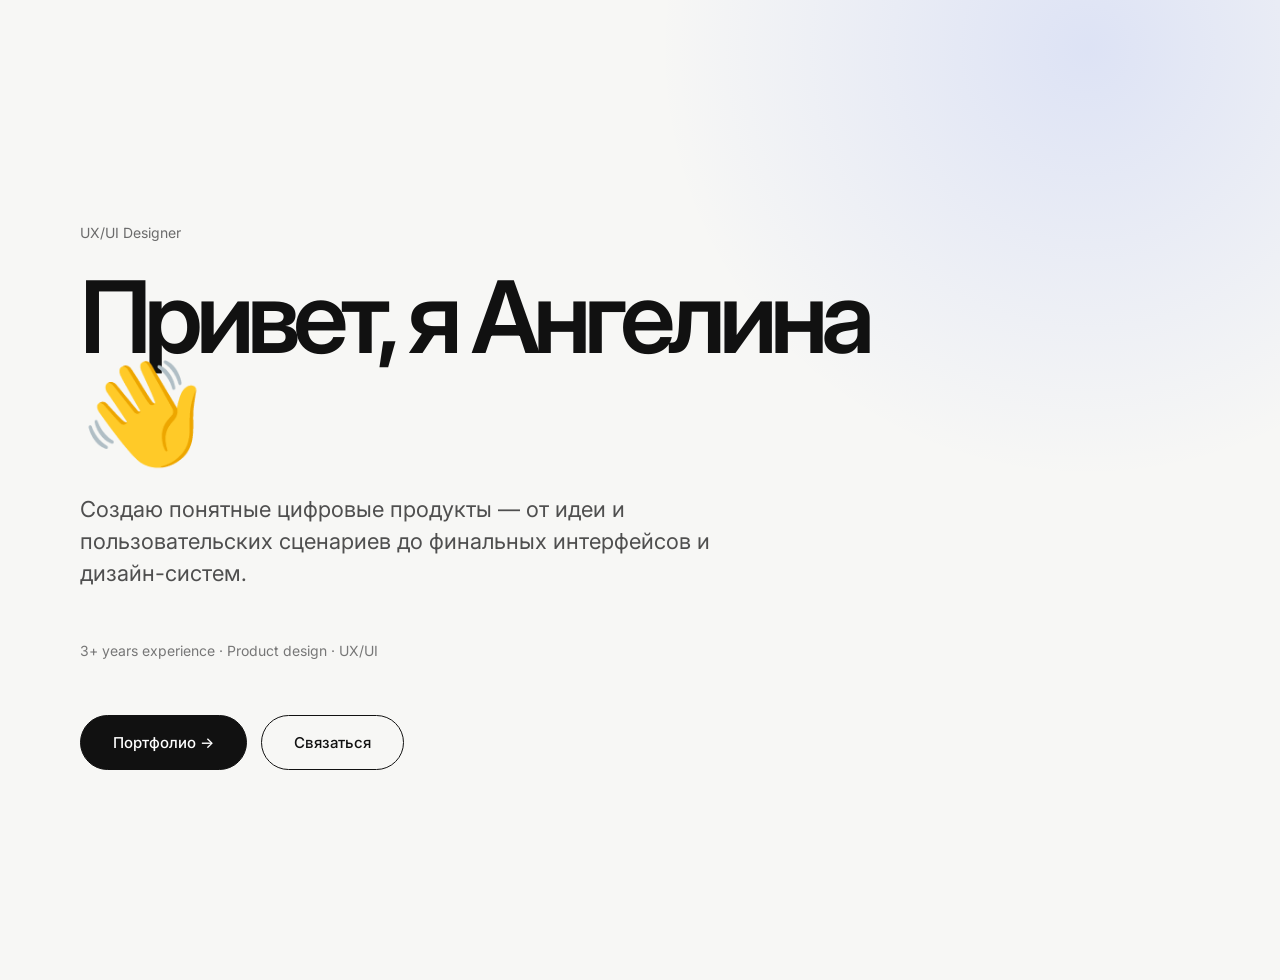
==== index.html @ badf9406 "add personal landing page" ====
<!DOCTYPE html>
<html lang="ru">

<head>
  <meta charset="UTF-8">
  <meta name="viewport" content="width=device-width, initial-scale=1.0">

  <title>Angelina — UX/UI Designer</title>

  <link rel="stylesheet" href="/assets/style.css">

  <link rel="preconnect" href="https://fonts.googleapis.com">
  <link rel="preconnect" href="https://fonts.gstatic.com" crossorigin>
  <link href="https://fonts.googleapis.com/css2?family=Inter:wght@400;500;600;700&display=swap" rel="stylesheet">
</head>


<body>

<div class="page">

  <main class="landing">

    <p class="label">
      UX/UI Designer
    </p>

    <h1>
      Привет, я Ангелина 👋
    </h1>

    <p class="intro">
      Создаю понятные цифровые продукты —
      от идеи и пользовательских сценариев
      до финальных интерфейсов и дизайн-систем.
    </p>

    <p class="experience">
      3+ years experience · Product design · UX/UI
    </p>

    <div class="buttons">

      <a
        href="https://anghelinaan.framer.website/"
        target="_blank"
        class="button primary">
        Портфолио →
      </a>

      <a
        href="mailto:anghelina.an@gmail.com"
        class="button">
        Связаться
      </a>

    </div>

  </main>

</div>

</body>
</html>
---- assets/style.css ----
* {
  box-sizing: border-box;
}

:root {
  --bg: #F7F7F5;
  --text: #111;
  --gray: #6B6B6B;
  --blue: #2351F5;

  --border: rgba(0, 0, 0, .08);
}

body {
  margin: 0;
  font-family: "Inter", sans-serif;
  color: var(--text);
  background:
    radial-gradient(circle at 85% 5%,
      rgba(35, 81, 245, .12),
      transparent 30%),
    var(--bg);
}

.page {
  max-width: 1200px;
  margin: 0 auto;
  padding: 40px;
}

/* HERO */

.hero {
  position: relative;
  display: flex;
  height: 80vh;
  flex-direction: column;
  justify-content: center;
  padding-right: 380px;

}

.label {
  font-size: 14px;
  color: var(--gray);
  margin-bottom: 28px;
}

h1 {
  margin: 0;
  font-size: clamp(60px, 8vw, 100px);
  line-height: .95;
  letter-spacing: -.07em;
  font-weight: 600;
}

h1 span {
  color: var(--blue);
}

.intro {
  margin-top: 35px;
  max-width: 650px;
  font-size: 22px;
  line-height: 1.45;
  color: #4F4F4F;
}

.personal {
  margin-top: 25px;
  font-size: 14px;
  color: #777;
}

/* LEGO */

.lego {
  position: absolute;
  right: -30px;
  top: 50%;
  transform: translateY(-50%);
  width: 460px;
}
.lego img {
  width: 100%;
  display: block;
}
.lego::after {
  content: "";
  position: absolute;
  inset: 40px;
  background: rgba(35, 81, 245, .18);
  filter: blur(50px);
  border-radius: 50%;
  z-index: -1;
}

/* BUTTONS */

.buttons {
  display: flex;
  gap: 14px;
  margin-top: 42px;
}

.button {
  display: inline-flex;
  justify-content: center;
  align-items: center;
  padding: 17px 32px;
  border-radius: 999px;
  border: 1px solid #111;
  text-decoration: none;
  font-size: 15px;
  font-weight: 500;
  color: #111;
  transition: .3s ease;
}

.button:hover {
  transform: translateY(-4px);
}

.primary {
  background: #111;
  color: white;
}

/* SECTIONS */

section {
  margin-top: 50px;
}

h2 {
  font-size: 48px;
  letter-spacing: -.05em;
  margin-bottom: 40px;
}

/* CARDS */

.cards {
  display: grid;
  grid-template-columns: repeat(4, 1fr);
  gap: 16px;
}

.card {
  padding: 30px;
  border-radius: 30px;
  background: white;
  border: 1px solid var(--border);
  transition: .35s ease;
}

.card:hover {
  transform: translateY(-8px);
  box-shadow:
    0 25px 60px rgba(0, 0, 0, .1);
}

.card span {
  color: var(--blue);
  font-size: 24px;
}

.card h3 {
  font-size: 22px;
  margin: 25px 0 14px;
}

.card p {
  color: #666;
  line-height: 1.5;
}

/* STATS */

.stats {
  margin-top: 72px;
  display: grid;
  grid-template-columns: repeat(3, 1fr);
}

.stats div {
  padding: 36px 24px;
  text-align: center;
}

.stats strong {
  display: block;
  font-size: 44px;
  font-weight: 600;
  line-height: 1;
  color: #111;
  margin-bottom: 10px;
}

.stats p {
  margin: 0;
  color: #6E6E73;
  font-size: 15px;
  line-height: 1.5;
}



/* FINAL */


.final {

  text-align: center;

  padding: 70px 0 100px;

}



.final p {

  font-size: 30px;

  line-height: 1.25;

  letter-spacing: -.04em;

}

.final {
  margin-top: 80px;
  padding-top: 56px;
  border-top: 1px solid #ECECEC;

  text-align: center;
}

.final__title {
  font-size: 28px;
  font-weight: 600;
  margin-bottom: 14px;
}

.final__text {
  max-width: 520px;
  margin: 0 auto 32px;
  color: #6E6E73;
  line-height: 1.7;
}

.match {
  margin-top: 96px;
}

.match h2 {
  margin-bottom: 40px;
}

.cards {
  display: grid;
  grid-template-columns: repeat(2, 1fr);
  gap: 20px;
}

.card {
  background: #fff;
  border: 1px solid #ECECEC;
  border-radius: 24px;
  padding: 28px;
  transition: .25s ease;
}

.card:hover {
  transform: translateY(-2px);
  border-color: #D9D9D9;
}

.card__header {
  display: flex;
  align-items: center;
  gap: 14px;
  margin-bottom: 16px;
}

.card__number {
  font-size: 13px;
  font-weight: 600;
  letter-spacing: .08em;
  color: rgba(35, 81, 245, .35);
  flex-shrink: 0;
}

.card h3 {
  margin: 0;
  font-size: 20px;
  font-weight: 600;
  line-height: 1.25;
}

.card p {
  margin: 0;
  color: #6E6E73;
  line-height: 1.65;
}


/* ANIMATION */


.hero,
.match,
.stats,
.tools,
.final {

  animation: fade .8s ease both;

}



@keyframes fade {

  from {

    opacity: 0;

    transform: translateY(25px);

  }


  to {

    opacity: 1;

    transform: none;

  }

}



@keyframes float {

  0%,
  100% {

    transform: translateY(-50%);

  }


  50% {

    transform: translateY(calc(-50% - 15px));

  }

}



/* RESPONSIVE */

@media(max-width:1100px) {
  .cards {
    grid-template-columns: repeat(2, 1fr);
  }

  .hero {
    padding-right: 300px;
  }

  .lego {
    width: 300px;
  }
}

@media(max-width:800px) {

  .page {
    padding: 24px 18px;
  }

  .hero {
    padding-right: 0;
    min-height: auto;
    padding-top: 70px;
  }

  .lego {
    position: relative;
    width: 240px;
    right: auto;
    top: auto;
    transform: none;
    margin: 0 auto 40px;
  }

  h1 {
    font-size: 52px;
  }

  .intro {
    font-size: 19px;
  }

  .cards,
  .stats {
    grid-template-columns: 1fr;
  }
ы
  .buttons {
    flex-direction: column;
  }

  .button {
    width: 100%;
  }
}
@media (max-width: 768px) {

  .cards {
    grid-template-columns: 1fr;
  }
  .stats {
    grid-template-columns: 1fr;
  }
}
  .stats {
    grid-template-columns: 1fr;
  }
  .stats div {
    border-right: none !important;
    border-bottom: 1px solid #ECECEC;
  }
  .stats div:last-child {
    border-bottom: none;
  }
.landing {
  min-height: 100vh;
  display: flex;
  flex-direction: column;
  justify-content: center;
  max-width: 850px;
}


.landing h1 {
  margin: 0;
}


.experience {
  margin-top: 30px;
  color: #777;
  font-size: 14px;
}
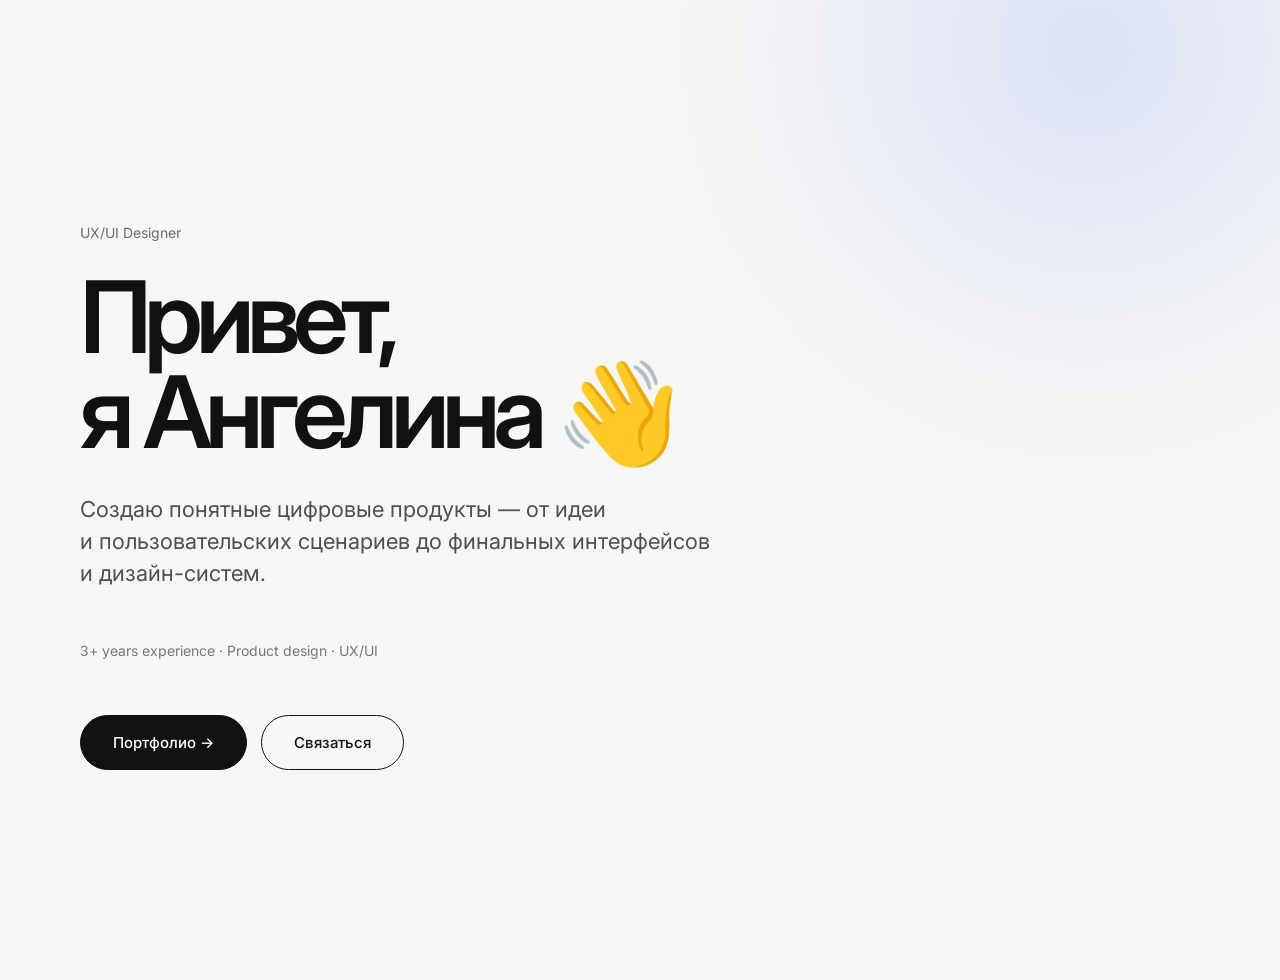
==== commit d8df921f: "add personal landing page" ====
--- a/index.html
+++ b/index.html
@@ -26,13 +26,13 @@
     </p>
 
     <h1>
-      Привет, я Ангелина 👋
+      Привет, я Ангелина 👋
     </h1>
 
     <p class="intro">
       Создаю понятные цифровые продукты —
-      от идеи и пользовательских сценариев
-      до финальных интерфейсов и дизайн-систем.
+      от идеи и пользовательских сценариев
+      до финальных интерфейсов и дизайн-систем.
     </p>
 
     <p class="experience">
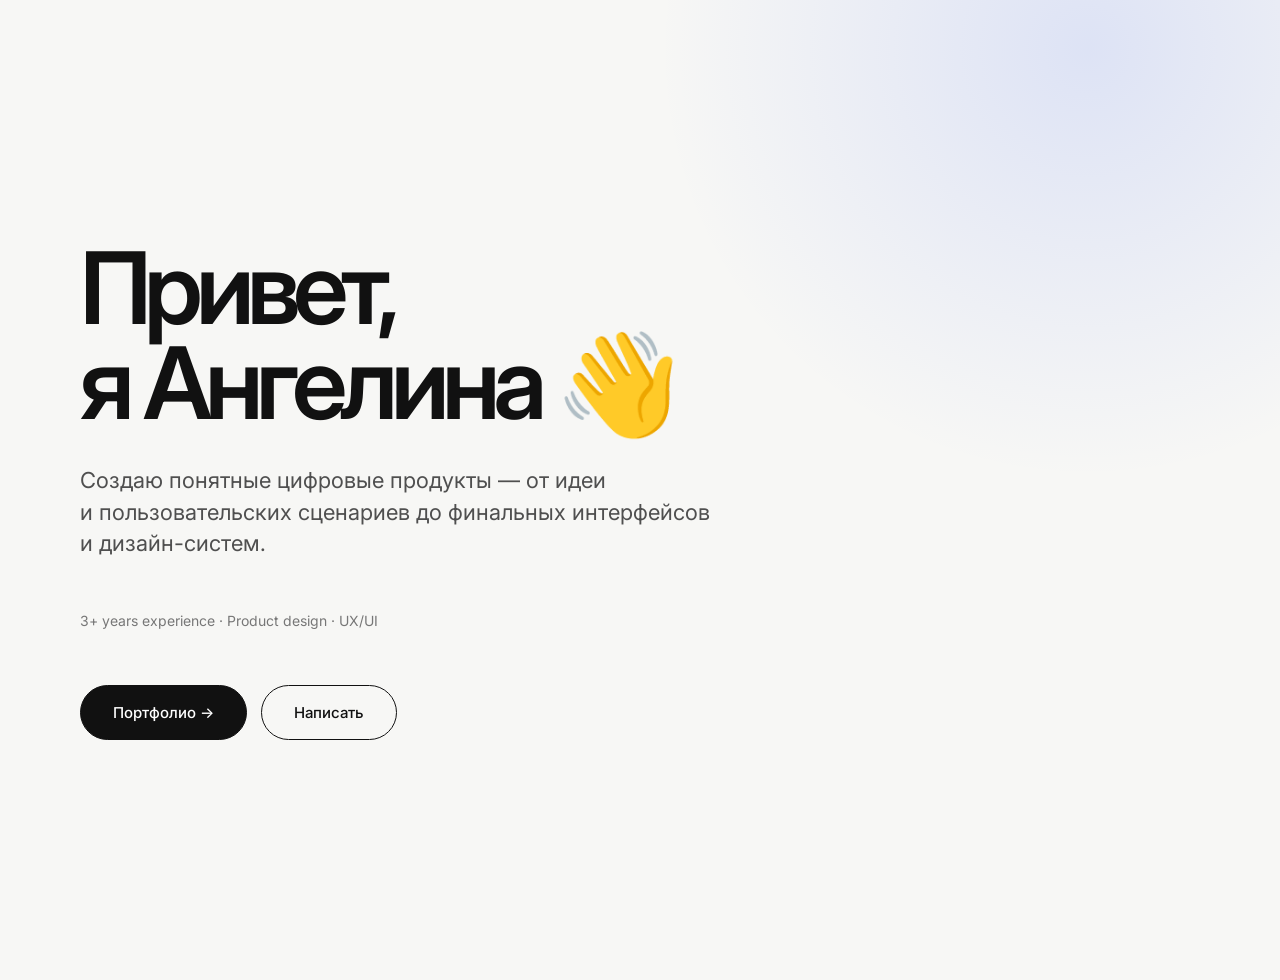
==== commit bc0201ce: "update button link for the main page" ====
--- a/index.html
+++ b/index.html
@@ -5,7 +5,9 @@
   <meta charset="UTF-8">
   <meta name="viewport" content="width=device-width, initial-scale=1.0">
 
-  <title>Angelina — UX/UI Designer</title>
+  <title>Angelina Starikova — Designer</title>
+
+  <link rel="icon" href="/assets/favicon.png">
 
   <link rel="stylesheet" href="/assets/style.css">
 
@@ -20,15 +22,9 @@
 <div class="page">
 
   <main class="landing">
-
-    <p class="label">
-      UX/UI Designer
-    </p>
-
     <h1>
       Привет, я Ангелина 👋
     </h1>
-
     <p class="intro">
       Создаю понятные цифровые продукты —
       от идеи и пользовательских сценариев
@@ -49,9 +45,9 @@
       </a>
 
       <a
-        href="mailto:anghelina.an@gmail.com"
+        href="https://t.me/angelina_starikovaa"
         class="button">
-        Связаться
+        Написать
       </a>
 
     </div>
--- a/assets/style.css
+++ b/assets/style.css
@@ -400,37 +400,27 @@
     transform: none;
     margin: 0 auto 40px;
   }
-
   h1 {
     font-size: 52px;
   }
-
   .intro {
     font-size: 19px;
   }
-
   .cards,
   .stats {
     grid-template-columns: 1fr;
   }
-ы
   .buttons {
     flex-direction: column;
   }
-
   .button {
     width: 100%;
   }
 }
 @media (max-width: 768px) {
-
   .cards {
     grid-template-columns: 1fr;
   }
-  .stats {
-    grid-template-columns: 1fr;
-  }
-}
   .stats {
     grid-template-columns: 1fr;
   }
@@ -441,6 +431,7 @@
   .stats div:last-child {
     border-bottom: none;
   }
+}
 .landing {
   min-height: 100vh;
   display: flex;
